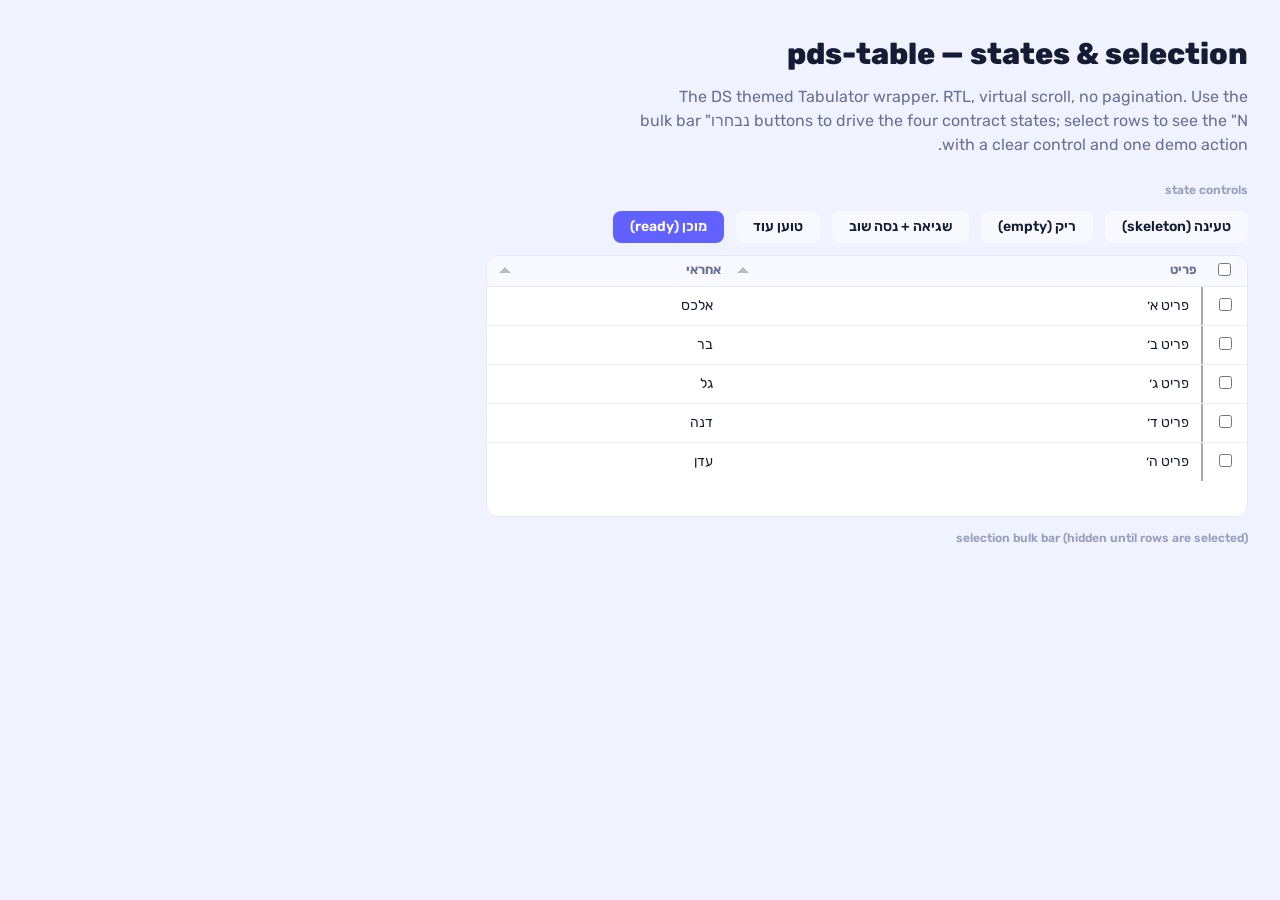
==== docs/table.html @ 26aa81ff "feat(quick-260719-fp4): add state/overlay/bulk-bar CSS + docs/table.html demo (issue #7 / PLT-080) -" ====
<!doctype html>
<html lang="he" dir="rtl">
<head>
  <meta charset="utf-8">
  <meta name="viewport" content="width=device-width, initial-scale=1">
  <title>Pealton Design System — pds-table (states + selection) · PLT-080</title>
  <link rel="stylesheet" href="../pealton_design_system/static/fonts.css">
  <link rel="stylesheet" href="../pealton_design_system/static/tokens.css">
  <link rel="stylesheet" href="../pealton_design_system/static/components.css">
  <!-- Tabulator base FIRST, then the DS theme so token overrides win (docs-only vendored copy, v6.3.1) -->
  <link rel="stylesheet" href="vendor/tabulator/tabulator.min.css">
  <link rel="stylesheet" href="../pealton_design_system/static/tabulator.css">
  <style>
    body { font-family: var(--pds-font); background: var(--pds-bg); color: var(--pds-ink);
           margin: 0; padding: var(--pds-sp-6); line-height: var(--pds-lh); }
    h1 { font-size: var(--pds-fs-7); font-weight: var(--pds-fw-heavy); margin: 0 0 var(--pds-sp-2); }
    .lede { color: var(--pds-ink-soft); max-width: 62ch; margin: 0 0 var(--pds-sp-5); }
    .demo-row { display: flex; flex-wrap: wrap; gap: var(--pds-sp-3); align-items: center;
                margin: var(--pds-sp-3) 0; }
    .demo-label { width: 100%; font-size: var(--pds-fs-1); color: var(--pds-ink-faint);
                  font-weight: var(--pds-fw-medium); margin-top: var(--pds-sp-3); }
    #demo-table { max-width: 760px; min-height: 260px; margin-top: var(--pds-sp-3); }
    #demo-bulkbar { max-width: 760px; margin-top: var(--pds-sp-3); }
  </style>
</head>
<body>
  <!-- NOTE (honest verification): there is NO headless browser in-sandbox, so
       "zero console errors" cannot be asserted at runtime here. This page is
       verified DOM-structurally by tests/test_table_module.py (it asserts the
       page references the module, createPdsTable, the demoed states, and a
       bulk-bar mount). Open it in a real browser to see the live behaviour. -->

  <h1>pds-table — states &amp; selection</h1>
  <p class="lede">The DS themed Tabulator wrapper. RTL, virtual scroll, no
    pagination. Use the buttons to drive the four contract states; select rows to
    see the "N נבחרו" bulk bar with a clear control and one demo action.</p>

  <div class="demo-label">state controls</div>
  <div class="demo-row">
    <button class="pds-btn" id="btn-loading" type="button">טעינה (skeleton)</button>
    <button class="pds-btn" id="btn-empty" type="button">ריק (empty)</button>
    <button class="pds-btn" id="btn-error" type="button">שגיאה + נסה שוב</button>
    <button class="pds-btn" id="btn-more" type="button">טוען עוד</button>
    <button class="pds-btn pds-btn--primary" id="btn-ready" type="button">מוכן (ready)</button>
  </div>

  <div id="demo-table"></div>

  <div class="demo-label">selection bulk bar (hidden until rows are selected)</div>
  <div id="demo-bulkbar" hidden></div>

  <!-- Tabulator base JS (docs-only vendored copy, v6.3.1) -->
  <script src="vendor/tabulator/tabulator.min.js"></script>
  <!-- DS table wrapper -->
  <script src="../pealton_design_system/static/pds-table.js"></script>
  <script>
    (function () {
      // Generic, app-agnostic placeholder rows — NOT real HR data / endpoints.
      var rows = [
        { id: 1, title: "פריט א׳", owner: "אלכס" },
        { id: 2, title: "פריט ב׳", owner: "בר" },
        { id: 3, title: "פריט ג׳", owner: "גל" },
        { id: 4, title: "פריט ד׳", owner: "דנה" },
        { id: 5, title: "פריט ה׳", owner: "עדן" }
      ];

      var bulk = document.getElementById("demo-bulkbar");

      var ctl = createPdsTable("#demo-table", {
        idField: "id",
        data: rows,
        bulkBar: "#demo-bulkbar",
        emptyText: "אין פריטים להצגה בתצוגה זו",
        errorText: "טעינת הנתונים נכשלה",
        retryText: "נסה שוב",
        columns: [
          { title: "פריט", field: "title", widthGrow: 2 },
          { title: "אחראי", field: "owner", widthGrow: 1 }
        ],
        onSelectionChange: function (sel) {
          // The DS renders the "N נבחרו" count + we render OUR OWN action here:
          // a clear control and one demo consumer action button.
          var extra = bulk.querySelector(".demo-actions");
          if (!extra) {
            extra = document.createElement("span");
            extra.className = "demo-actions";
            extra.style.display = "inline-flex";
            extra.style.gap = "var(--pds-sp-2)";

            var clearBtn = document.createElement("button");
            clearBtn.type = "button";
            clearBtn.className = "pds-btn pds-btn--ghost pds-btn--sm";
            clearBtn.textContent = "נקה";
            clearBtn.addEventListener("click", function () { sel.clear(); });

            var actionBtn = document.createElement("button");
            actionBtn.type = "button";
            actionBtn.className = "pds-btn pds-btn--primary pds-btn--sm";
            actionBtn.textContent = "פעולה על הנבחרים";
            actionBtn.addEventListener("click", function () {
              // Demo only — consumer action would act on sel.selectedIds.
              window.alert("נבחרו: " + sel.selectedIds.join(", "));
            });

            extra.appendChild(clearBtn);
            extra.appendChild(actionBtn);
            bulk.appendChild(extra);
          }
        }
      });

      // Wire the state control buttons to the controller.
      document.getElementById("btn-loading").addEventListener("click", function () { ctl.showLoading(); });
      document.getElementById("btn-empty").addEventListener("click", function () { ctl.showEmpty(); });
      document.getElementById("btn-error").addEventListener("click", function () {
        ctl.showError(undefined, function () { ctl.showReady(); });
      });
      document.getElementById("btn-more").addEventListener("click", function () { ctl.showLoadingMore(); });
      document.getElementById("btn-ready").addEventListener("click", function () { ctl.showReady(); });
    })();
  </script>
</body>
</html>
---- pealton_design_system/static/fonts.css ----
/* ============================================================================
 * Pealton Design System — self-hosted Rubik (PLT-056, phase 2)
 *
 * WHY THIS EXISTS — kills a silent bug: both apps ship NO webfont on purpose,
 * so Hebrew fell back to Segoe UI on Windows / something else on Mac — a look
 * nobody chose. This ships Rubik (SIL OFL, free to embed) INSIDE the package,
 * so the brand + all UI text render in Rubik, offline-safe, no CDN request.
 *
 * Rubik is the closest Hebrew analogue to Monday's Figtree (Figtree rejected —
 * weak Hebrew coverage). Self-hosting != CDN: the .woff2 bytes travel in this
 * package; the @font-face url() below is relative, so it resolves against the
 * app's DS static mount (both apps load this via <link>).
 *
 * VARIABLE FONT: one file per subset covers the whole weight axis 300..900.
 * (Rubik's real axis is 300-900 — NOT the 100-900 the task text guessed; 100
 * is out of range and Google 400s it. The token weights used — 400/600/700/800
 * — all sit inside 300-900, so nothing is lost.)
 *
 * The `--pds-font` token (tokens.css) already lists "Rubik" first with the
 * Hebrew system stack (Assistant/Heebo/Segoe UI/system-ui) kept only as the
 * fallback for the brief moment before the webfont loads (font-display: swap).
 *
 * Font: Rubik © 2015 The Rubik Project Authors — SIL OFL 1.1. See fonts/OFL.txt.
 * ========================================================================== */

/* ---- Hebrew subset (U+0590–05FF + Hebrew presentation forms) --------------- */
@font-face {
  font-family: "Rubik";
  font-style: normal;
  font-weight: 300 900;                       /* variable axis */
  font-display: swap;
  src: url("fonts/rubik-hebrew.woff2") format("woff2");
  unicode-range: U+0307-0308, U+0590-05FF, U+200C-2010, U+20AA, U+25CC,
                 U+FB1D-FB4F;
}

/* ---- Latin subset (ASCII, punctuation, currency, arrows, digits) ----------- */
@font-face {
  font-family: "Rubik";
  font-style: normal;
  font-weight: 300 900;                       /* variable axis */
  font-display: swap;
  src: url("fonts/rubik-latin.woff2") format("woff2");
  unicode-range: U+0000-00FF, U+0131, U+0152-0153, U+02BB-02BC, U+02C6, U+02DA,
                 U+02DC, U+0304, U+0308, U+0329, U+2000-206F, U+20AC, U+2122,
                 U+2191, U+2193, U+2212, U+2215, U+FEFF, U+FFFD;
}
---- pealton_design_system/static/tokens.css ----
/* ============================================================================
 * Pealton Design System — canonical token layer (PLT-055, phase 1)
 * Monday.com-inspired. Light scale only, by decision (Amnon 2026-07-16):
 * the DS does NOT follow OS dark mode. Reproduces the Monday *look* on the
 * apps' existing FastAPI + Jinja + vanilla-JS stack — no React, no Vibe.
 *
 * This is the ONE source of design tokens for BOTH Pealton apps. It replaces
 * the HR app's 8 forked :root blocks and the real-estate app's ad-hoc values.
 * Every component (later phases) styles THROUGH these tokens — never raw hex.
 * ========================================================================== */

:root {
  color-scheme: light;                     /* pin form controls to light too */

  /* ---- Brand ------------------------------------------------------------- */
  --pds-primary:        #6161FF;           /* Monday purple — the one accent  */
  --pds-primary-ink:    #4B4BD6;           /* hover / pressed                 */
  --pds-primary-wash:   #F0F0FF;           /* tint: active nav, hover rows    */

  /* ---- Ink (text) — neutrals biased toward the purple, not flat grey ----- */
  --pds-ink:            #181B34;           /* primary text                    */
  --pds-ink-soft:       #6B6F92;           /* secondary text                  */
  --pds-ink-faint:      #9A9DBB;           /* captions, placeholders          */

  /* ---- Surfaces + lines -------------------------------------------------- */
  --pds-bg:             #F0F3FF;           /* app ground — Monday Light scale */
  --pds-panel:          #FFFFFF;           /* cards, drawers, tables          */
  --pds-panel-2:        #F7F9FF;           /* subtle raised / striped surface */
  --pds-line:           #E7E8F2;           /* borders                         */
  --pds-line-soft:      #F0F1F8;           /* hairlines, row separators       */

  /* ---- Status pills — the signature Monday element.
   *      Mapped to the HR candidate stages; the -wash variants back subtle
   *      chips. Real-estate confidence bands reuse the same five hues.       */
  --pds-stage-new:            #579BFC;  --pds-stage-new-wash:       #E8F1FF;  /* חדש            */
  --pds-stage-contacted:      #A25DDC;  --pds-stage-contacted-wash: #F4ECFB;  /* פניתי          */
  --pds-stage-invited:        #FDAB3D;  --pds-stage-invited-wash:   #FFF3E2;  /* זומן לראיון    */
  --pds-stage-rejected:       #E2445C;  --pds-stage-rejected-wash:  #FDE8EC;  /* לא רלוונטי     */
  --pds-stage-hired:          #00C875;  --pds-stage-hired-wash:     #E2F7EE;  /* התקבל          */

  /* ---- Semantic (separate from the accent) ------------------------------- */
  --pds-success:        #00CA72;
  --pds-warn:           #FFCC00;
  --pds-danger:         #FB275D;
  --pds-danger-wash:    #FDE8EC;

  /* ---- Spacing scale (4px base) — use these, never freehand px ----------- */
  --pds-sp-1: 4px;
  --pds-sp-2: 8px;
  --pds-sp-3: 12px;
  --pds-sp-4: 16px;
  --pds-sp-5: 24px;
  --pds-sp-6: 32px;
  --pds-sp-7: 48px;

  /* ---- Radius scale ------------------------------------------------------ */
  --pds-r-sm:   6px;                        /* status pills, small controls   */
  --pds-r:      8px;                        /* buttons, inputs — the default  */
  --pds-r-lg:   12px;                       /* cards, panels, drawers         */
  --pds-r-pill: 999px;                      /* chips, avatars, count badges   */

  /* ---- Typography — Rubik (self-hosted in phase 2, PLT-056).
   *      Hebrew-first fallback stack until then; RTL-safe.                   */
  --pds-font: "Rubik", "Assistant", "Heebo", "Segoe UI", system-ui,
              -apple-system, Arial, sans-serif;
  --pds-fs-1: 12px;   /* captions, count badges          */
  --pds-fs-2: 13px;   /* secondary text, chips           */
  --pds-fs-3: 14px;   /* body / table cells (base)       */
  --pds-fs-4: 16px;   /* section titles                  */
  --pds-fs-5: 18px;   /* drawer name, card headers       */
  --pds-fs-6: 22px;   /* page subhead                    */
  --pds-fs-7: 30px;   /* page title                      */
  --pds-fw-normal:   400;
  --pds-fw-medium:   600;
  --pds-fw-bold:     700;
  --pds-fw-heavy:    800;
  --pds-lh:          1.5;

  /* ---- Elevation --------------------------------------------------------- */
  --pds-shadow:    0 4px 14px rgba(24, 27, 52, 0.07);
  --pds-shadow-lg: 0 10px 34px rgba(24, 27, 52, 0.13);
  --pds-ring:      0 0 0 3px var(--pds-primary-wash);   /* focus ring         */

  /* ---- Z-index scale — one ladder, no scattered magic numbers ------------ */
  --pds-z-base:      1;
  --pds-z-sticky:    20;    /* sticky table headers / topbar    */
  --pds-z-dropdown:  40;    /* menus, column pickers            */
  --pds-z-drawer:    50;    /* candidate / detail drawer        */
  --pds-z-modal:     60;    /* modals + their backdrop          */

  /* ---- Motion ------------------------------------------------------------ */
  --pds-transition: 0.12s ease;
}

@media (prefers-reduced-motion: reduce) {
  :root { --pds-transition: 0s; }
}
---- pealton_design_system/static/components.css ----
/* ============================================================================
 * Pealton Design System — core components (PLT-057, phase 3)
 *   button · chip · status-pill · card
 *
 * RULES honoured here:
 *  - EVERY colour comes from a --pds-* token (tokens.css). No raw hex and no raw
 *    colour-function literals. Only the CSS keywords `white`, `transparent`,
 *    `currentColor` appear as literals. (Postcondition: the file contains zero
 *    hex colour codes.)
 *  - Classes are `pds-` prefixed so they never collide with the apps' existing
 *    .btn / .chip / .card during rollout.
 *  - RTL-safe: logical properties + flex `gap`, never physical left/right.
 *
 * Design choices (prototype-aligned; flagged in the PR body):
 *  - Focus ring = solid 2px --pds-primary outline (the --pds-ring token, a 3px
 *    primary-wash halo, is too faint for a WCAG 3:1 focus indicator).
 *  - Status pills: DEFAULT is solid saturated hue + dark --pds-ink text (the
 *    prototype look, made legible — white-on-hue fails AA on the lighter stages).
 *    A --soft (pale tint) variant is available for dense contexts.
 *  - .pds-btn--danger is an OUTLINE button (red text + border on white, fills on
 *    hover) to match the prototype. Its text is still 3.78:1 on white — a
 *    token-level miss; a darker --pds-danger / a --pds-danger-ink fixes it.
 *  - Card radius = --pds-r-lg (12px) per the merged tokens; the direction doc's
 *    "8px" is superseded by the token.
 * ========================================================================== */

/* ========================================================================== *
 *  BUTTON
 * ========================================================================== */
.pds-btn {
  display: inline-flex;
  align-items: center;
  justify-content: center;
  gap: var(--pds-sp-2);
  font-family: var(--pds-font);
  font-size: var(--pds-fs-3);
  font-weight: var(--pds-fw-medium);
  line-height: 1;
  padding-block: var(--pds-sp-2);
  padding-inline: var(--pds-sp-4);
  border: 1px solid transparent;
  border-radius: var(--pds-r);
  background: var(--pds-panel-2);
  color: var(--pds-ink);
  cursor: pointer;
  user-select: none;
  text-decoration: none;                 /* also style <a class="pds-btn">     */
  transition: background var(--pds-transition), box-shadow var(--pds-transition),
              filter var(--pds-transition), transform var(--pds-transition);
}
.pds-btn:focus-visible {
  outline: 2px solid var(--pds-primary);
  outline-offset: 2px;
}
.pds-btn:disabled,
.pds-btn[aria-disabled="true"] {
  opacity: 0.5;
  cursor: not-allowed;
}
/* neutral hover for the base button. Declared BEFORE the variants so each
 * variant's own :hover (equal specificity) wins by source order — and every
 * variant re-declares its background so this neutral tint never leaks in. */
.pds-btn:hover:not(:disabled):not([aria-disabled="true"]) {
  background: var(--pds-line-soft);
}

/* -- variants -- */
.pds-btn--primary { background: var(--pds-primary); color: white; }
.pds-btn--primary:hover:not(:disabled):not([aria-disabled="true"]) {
  background: var(--pds-primary-ink);
}

.pds-btn--ghost {
  background: transparent;
  color: var(--pds-ink);
  border-color: var(--pds-line);
}
.pds-btn--ghost:hover:not(:disabled):not([aria-disabled="true"]) {
  background: var(--pds-primary-wash);
  border-color: var(--pds-primary);
  color: var(--pds-primary-ink);
}

/* Outline danger (prototype-aligned): red text + border on white, fills on hover.
 * NOTE: --pds-danger text on white is 3.78:1 (contrast is symmetric, so this is
 * NOT more AA-compliant than solid white-on-red — the miss lives in the token).
 * The border is a non-text element and clears the 3:1 bar. A darker --pds-danger
 * (or a --pds-danger-ink) in a tokens revision is what fully fixes the text. */
.pds-btn--danger {
  background: transparent;
  color: var(--pds-danger);
  border-color: var(--pds-danger);
  font-weight: var(--pds-fw-bold);
}
.pds-btn--danger:hover:not(:disabled):not([aria-disabled="true"]) {
  background: var(--pds-danger);         /* fill on hover */
  color: white;
}

/* pressed — applies to every variant, never when disabled */
.pds-btn:active:not(:disabled):not([aria-disabled="true"]) {
  transform: translateY(1px);
  filter: brightness(0.95);
}

/* -- sizes (padding on the 4px scale) -- */
.pds-btn--sm { font-size: var(--pds-fs-2); padding-block: var(--pds-sp-1); padding-inline: var(--pds-sp-3); }
.pds-btn--lg { font-size: var(--pds-fs-4); padding-block: var(--pds-sp-3); padding-inline: var(--pds-sp-5); }

/* ========================================================================== *
 *  CHIP — neutral rounded tag (filters, counts, meta). Not a status pill.
 * ========================================================================== */
.pds-chip {
  display: inline-flex;
  align-items: center;
  gap: var(--pds-sp-1);
  font-family: var(--pds-font);
  font-size: var(--pds-fs-2);
  font-weight: var(--pds-fw-medium);
  line-height: 1;
  padding-block: var(--pds-sp-1);
  padding-inline: var(--pds-sp-3);
  background: var(--pds-panel-2);
  color: var(--pds-ink-soft);
  border: 1px solid var(--pds-line);
  border-radius: var(--pds-r-pill);
}
.pds-chip--primary {
  background: var(--pds-primary-wash);
  color: var(--pds-primary-ink);
  border-color: var(--pds-primary-wash);
}

/* ========================================================================== *
 *  STATUS PILL — the signature Monday element (prototype-aligned, Amnon 2026-07-18).
 *  DEFAULT = SOLID saturated hue + DARK ink text (dark text keeps every stage
 *  legible where white does not — new/invited/hired clear AA 4.5:1; purple
 *  `contacted` + red `rejected` land ~4.1:1, still far better than white; only a
 *  darker stage token would push those two over 4.5). Each stage modifier sets
 *  two local vars (--_c hue, --_w wash) so the hue lives in exactly one place.
 * ========================================================================== */
.pds-pill {
  display: inline-flex;
  align-items: center;
  gap: var(--pds-sp-2);
  font-family: var(--pds-font);
  font-size: var(--pds-fs-2);
  font-weight: var(--pds-fw-bold);
  line-height: 1;
  padding-block: var(--pds-sp-1);
  padding-inline: var(--pds-sp-3);
  border-radius: var(--pds-r-sm);
  background: var(--_c, var(--pds-ink-faint));  /* saturated hue (solid default) */
  color: var(--pds-ink);
}
.pds-pill__dot {
  inline-size: var(--pds-sp-2);
  block-size: var(--pds-sp-2);
  border-radius: var(--pds-r-pill);
  background: var(--pds-ink);          /* dark dot: visible on the hue, matches the text */
  flex: 0 0 auto;
}
/* soft = pale tint + hue dot, for dense or secondary contexts */
.pds-pill--soft {
  background: var(--_w, var(--pds-panel-2));
  color: var(--pds-ink);
}
.pds-pill--soft .pds-pill__dot { background: var(--_c, var(--pds-ink-faint)); }

/* stage hues — map 1:1 to the token names. RE confidence bands REUSE these
 * (high→hired, medium→invited, low→rejected, verified→new, conflict→contacted). */
.pds-pill--new       { --_c: var(--pds-stage-new);       --_w: var(--pds-stage-new-wash); }
.pds-pill--contacted { --_c: var(--pds-stage-contacted); --_w: var(--pds-stage-contacted-wash); }
.pds-pill--invited   { --_c: var(--pds-stage-invited);   --_w: var(--pds-stage-invited-wash); }
.pds-pill--rejected  { --_c: var(--pds-stage-rejected);  --_w: var(--pds-stage-rejected-wash); }
.pds-pill--hired     { --_c: var(--pds-stage-hired);     --_w: var(--pds-stage-hired-wash); }

/* ========================================================================== *
 *  CARD / PANEL — flat white surface, one radius, one shadow.
 * ========================================================================== */
.pds-card {
  background: var(--pds-panel);
  border: 1px solid var(--pds-line);
  border-radius: var(--pds-r-lg);
  box-shadow: var(--pds-shadow);
  padding: var(--pds-sp-4);
}
.pds-card--flush { padding: 0; }         /* for cards wrapping a table/media    */

/* optional subtle hover-lift — also lifts when a child control is focused */
.pds-card--hover {
  transition: box-shadow var(--pds-transition), transform var(--pds-transition);
}
.pds-card--hover:hover,
.pds-card--hover:focus-within {
  box-shadow: var(--pds-shadow-lg);
  transform: translateY(-1px);
}
---- docs/vendor/tabulator/tabulator.min.css ----
.tabulator{background-color:#888;border:1px solid #999;font-size:14px;overflow:hidden;position:relative;text-align:left;-webkit-transform:translateZ(0);-moz-transform:translateZ(0);-ms-transform:translateZ(0);-o-transform:translateZ(0);transform:translateZ(0)}.tabulator[tabulator-layout=fitDataFill] .tabulator-tableholder .tabulator-table{min-width:100%}.tabulator[tabulator-layout=fitDataTable]{display:inline-block}.tabulator.tabulator-block-select,.tabulator.tabulator-ranges .tabulator-cell:not(.tabulator-editing){user-select:none}.tabulator .tabulator-header{background-color:#e6e6e6;border-bottom:1px solid #999;box-sizing:border-box;color:#555;font-weight:700;outline:none;overflow:hidden;position:relative;-moz-user-select:none;-khtml-user-select:none;-webkit-user-select:none;-o-user-select:none;white-space:nowrap;width:100%}.tabulator .tabulator-header.tabulator-header-hidden{display:none}.tabulator .tabulator-header .tabulator-header-contents{overflow:hidden;position:relative}.tabulator .tabulator-header .tabulator-header-contents .tabulator-headers{display:inline-block}.tabulator .tabulator-header .tabulator-col{background:#e6e6e6;border-right:1px solid #aaa;box-sizing:border-box;display:inline-flex;flex-direction:column;justify-content:flex-start;overflow:hidden;position:relative;text-align:left;vertical-align:bottom}.tabulator .tabulator-header .tabulator-col.tabulator-moving{background:#cdcdcd;border:1px solid #999;pointer-events:none;position:absolute}.tabulator .tabulator-header .tabulator-col.tabulator-range-highlight{background-color:#d6d6d6;color:#000}.tabulator .tabulator-header .tabulator-col.tabulator-range-selected{background-color:#3876ca;color:#fff}.tabulator .tabulator-header .tabulator-col .tabulator-col-content{box-sizing:border-box;padding:4px;position:relative}.tabulator .tabulator-header .tabulator-col .tabulator-col-content .tabulator-header-popup-button{padding:0 8px}.tabulator .tabulator-header .tabulator-col .tabulator-col-content .tabulator-header-popup-button:hover{cursor:pointer;opacity:.6}.tabulator .tabulator-header .tabulator-col .tabulator-col-content .tabulator-col-title-holder{position:relative}.tabulator .tabulator-header .tabulator-col .tabulator-col-content .tabulator-col-title{box-sizing:border-box;overflow:hidden;text-overflow:ellipsis;vertical-align:bottom;white-space:nowrap;width:100%}.tabulator .tabulator-header .tabulator-col .tabulator-col-content .tabulator-col-title.tabulator-col-title-wrap{text-overflow:clip;white-space:normal}.tabulator .tabulator-header .tabulator-col .tabulator-col-content .tabulator-col-title .tabulator-title-editor{background:#fff;border:1px solid #999;box-sizing:border-box;padding:1px;width:100%}.tabulator .tabulator-header .tabulator-col .tabulator-col-content .tabulator-col-title .tabulator-header-popup-button+.tabulator-title-editor{width:calc(100% - 22px)}.tabulator .tabulator-header .tabulator-col .tabulator-col-content .tabulator-col-sorter{align-items:center;bottom:0;display:flex;position:absolute;right:4px;top:0}.tabulator .tabulator-header .tabulator-col .tabulator-col-content .tabulator-col-sorter .tabulator-arrow{border-bottom:6px solid #bbb;border-left:6px solid transparent;border-right:6px solid transparent;height:0;width:0}.tabulator .tabulator-header .tabulator-col.tabulator-col-group .tabulator-col-group-cols{border-top:1px solid #aaa;display:flex;margin-right:-1px;overflow:hidden;position:relative}.tabulator .tabulator-header .tabulator-col .tabulator-header-filter{box-sizing:border-box;margin-top:2px;position:relative;text-align:center;width:100%}.tabulator .tabulator-header .tabulator-col .tabulator-header-filter textarea{height:auto!important}.tabulator .tabulator-header .tabulator-col .tabulator-header-filter svg{margin-top:3px}.tabulator .tabulator-header .tabulator-col .tabulator-header-filter input::-ms-clear{height:0;width:0}.tabulator .tabulator-header .tabulator-col.tabulator-sortable .tabulator-col-title{padding-right:25px}@media (hover:hover) and (pointer:fine){.tabulator .tabulator-header .tabulator-col.tabulator-sortable.tabulator-col-sorter-element:hover{background-color:#cdcdcd;cursor:pointer}}.tabulator .tabulator-header .tabulator-col.tabulator-sortable[aria-sort=none] .tabulator-col-content .tabulator-col-sorter{color:#bbb}@media (hover:hover) and (pointer:fine){.tabulator .tabulator-header .tabulator-col.tabulator-sortable[aria-sort=none] .tabulator-col-content .tabulator-col-sorter.tabulator-col-sorter-element .tabulator-arrow:hover{border-bottom:6px solid #555;cursor:pointer}}.tabulator .tabulator-header .tabulator-col.tabulator-sortable[aria-sort=none] .tabulator-col-content .tabulator-col-sorter .tabulator-arrow{border-bottom:6px solid #bbb;border-top:none}.tabulator .tabulator-header .tabulator-col.tabulator-sortable[aria-sort=ascending] .tabulator-col-content .tabulator-col-sorter{color:#666}@media (hover:hover) and (pointer:fine){.tabulator .tabulator-header .tabulator-col.tabulator-sortable[aria-sort=ascending] .tabulator-col-content .tabulator-col-sorter.tabulator-col-sorter-element .tabulator-arrow:hover{border-bottom:6px solid #555;cursor:pointer}}.tabulator .tabulator-header .tabulator-col.tabulator-sortable[aria-sort=ascending] .tabulator-col-content .tabulator-col-sorter .tabulator-arrow{border-bottom:6px solid #666;border-top:none}.tabulator .tabulator-header .tabulator-col.tabulator-sortable[aria-sort=descending] .tabulator-col-content .tabulator-col-sorter{color:#666}@media (hover:hover) and (pointer:fine){.tabulator .tabulator-header .tabulator-col.tabulator-sortable[aria-sort=descending] .tabulator-col-content .tabulator-col-sorter.tabulator-col-sorter-element .tabulator-arrow:hover{border-top:6px solid #555;cursor:pointer}}.tabulator .tabulator-header .tabulator-col.tabulator-sortable[aria-sort=descending] .tabulator-col-content .tabulator-col-sorter .tabulator-arrow{border-bottom:none;border-top:6px solid #666;color:#666}.tabulator .tabulator-header .tabulator-col.tabulator-col-vertical .tabulator-col-content .tabulator-col-title{align-items:center;display:flex;justify-content:center;text-orientation:mixed;writing-mode:vertical-rl}.tabulator .tabulator-header .tabulator-col.tabulator-col-vertical.tabulator-col-vertical-flip .tabulator-col-title{transform:rotate(180deg)}.tabulator .tabulator-header .tabulator-col.tabulator-col-vertical.tabulator-sortable .tabulator-col-title{padding-right:0;padding-top:20px}.tabulator .tabulator-header .tabulator-col.tabulator-col-vertical.tabulator-sortable.tabulator-col-vertical-flip .tabulator-col-title{padding-bottom:20px;padding-right:0}.tabulator .tabulator-header .tabulator-col.tabulator-col-vertical.tabulator-sortable .tabulator-col-sorter{bottom:auto;justify-content:center;left:0;right:0;top:4px}.tabulator .tabulator-header .tabulator-frozen{left:0;position:sticky;z-index:11}.tabulator .tabulator-header .tabulator-frozen.tabulator-frozen-left{border-right:2px solid #aaa}.tabulator .tabulator-header .tabulator-frozen.tabulator-frozen-right{border-left:2px solid #aaa}.tabulator .tabulator-header .tabulator-calcs-holder{background:#f3f3f3!important;border-bottom:1px solid #aaa;border-top:1px solid #aaa;box-sizing:border-box;display:inline-block}.tabulator .tabulator-header .tabulator-calcs-holder .tabulator-row{background:#f3f3f3!important}.tabulator .tabulator-header .tabulator-calcs-holder .tabulator-row .tabulator-col-resize-handle{display:none}.tabulator .tabulator-header .tabulator-frozen-rows-holder{display:inline-block}.tabulator .tabulator-header .tabulator-frozen-rows-holder:empty{display:none}.tabulator .tabulator-tableholder{-webkit-overflow-scrolling:touch;overflow:auto;position:relative;white-space:nowrap;width:100%}.tabulator .tabulator-tableholder:focus{outline:none}.tabulator .tabulator-tableholder .tabulator-placeholder{align-items:center;box-sizing:border-box;display:flex;justify-content:center;min-width:100%;width:100%}.tabulator .tabulator-tableholder .tabulator-placeholder[tabulator-render-mode=virtual]{min-height:100%}.tabulator .tabulator-tableholder .tabulator-placeholder .tabulator-placeholder-contents{color:#ccc;display:inline-block;font-size:20px;font-weight:700;padding:10px;text-align:center;white-space:normal}.tabulator .tabulator-tableholder .tabulator-table{background-color:#fff;color:#333;display:inline-block;overflow:visible;position:relative;white-space:nowrap}.tabulator .tabulator-tableholder .tabulator-table .tabulator-row.tabulator-calcs{background:#e2e2e2!important;font-weight:700}.tabulator .tabulator-tableholder .tabulator-table .tabulator-row.tabulator-calcs.tabulator-calcs-top{border-bottom:2px solid #aaa}.tabulator .tabulator-tableholder .tabulator-table .tabulator-row.tabulator-calcs.tabulator-calcs-bottom{border-top:2px solid #aaa}.tabulator .tabulator-tableholder .tabulator-range-overlay{inset:0;pointer-events:none;position:absolute;z-index:10}.tabulator .tabulator-tableholder .tabulator-range-overlay .tabulator-range{border:1px solid #2975dd;box-sizing:border-box;position:absolute}.tabulator .tabulator-tableholder .tabulator-range-overlay .tabulator-range.tabulator-range-active:after{background-color:#2975dd;border-radius:999px;bottom:-3px;content:"";height:6px;position:absolute;right:-3px;width:6px}.tabulator .tabulator-tableholder .tabulator-range-overlay .tabulator-range-cell-active{border:2px solid #2975dd;box-sizing:border-box;position:absolute}.tabulator .tabulator-footer{background-color:#e6e6e6;border-top:1px solid #999;color:#555;font-weight:700;user-select:none;-moz-user-select:none;-khtml-user-select:none;-webkit-user-select:none;-o-user-select:none;white-space:nowrap}.tabulator .tabulator-footer .tabulator-footer-contents{align-items:center;display:flex;flex-direction:row;justify-content:space-between;padding:5px 10px}.tabulator .tabulator-footer .tabulator-footer-contents:empty{display:none}.tabulator .tabulator-footer .tabulator-spreadsheet-tabs{margin-top:-5px;overflow-x:auto}.tabulator .tabulator-footer .tabulator-spreadsheet-tabs .tabulator-spreadsheet-tab{border:1px solid #999;border-bottom-left-radius:5px;border-bottom-right-radius:5px;border-top:none;display:inline-block;font-size:.9em;padding:5px}.tabulator .tabulator-footer .tabulator-spreadsheet-tabs .tabulator-spreadsheet-tab:hover{cursor:pointer;opacity:.7}.tabulator .tabulator-footer .tabulator-spreadsheet-tabs .tabulator-spreadsheet-tab.tabulator-spreadsheet-tab-active{background:#fff}.tabulator .tabulator-footer .tabulator-calcs-holder{background:#f3f3f3!important;border-bottom:1px solid #aaa;border-top:1px solid #aaa;box-sizing:border-box;overflow:hidden;text-align:left;width:100%}.tabulator .tabulator-footer .tabulator-calcs-holder .tabulator-row{background:#f3f3f3!important;display:inline-block}.tabulator .tabulator-footer .tabulator-calcs-holder .tabulator-row .tabulator-col-resize-handle{display:none}.tabulator .tabulator-footer .tabulator-calcs-holder:only-child{border-bottom:none;margin-bottom:-5px}.tabulator .tabulator-footer>*+.tabulator-page-counter{margin-left:10px}.tabulator .tabulator-footer .tabulator-page-counter{font-weight:400}.tabulator .tabulator-footer .tabulator-paginator{color:#555;flex:1;font-family:inherit;font-size:inherit;font-weight:inherit;text-align:right}.tabulator .tabulator-footer .tabulator-page-size{border:1px solid #aaa;border-radius:3px;display:inline-block;margin:0 5px;padding:2px 5px}.tabulator .tabulator-footer .tabulator-pages{margin:0 7px}.tabulator .tabulator-footer .tabulator-page{background:hsla(0,0%,100%,.2);border:1px solid #aaa;border-radius:3px;display:inline-block;margin:0 2px;padding:2px 5px}.tabulator .tabulator-footer .tabulator-page.active{color:#d00}.tabulator .tabulator-footer .tabulator-page:disabled{opacity:.5}@media (hover:hover) and (pointer:fine){.tabulator .tabulator-footer .tabulator-page:not(disabled):hover{background:rgba(0,0,0,.2);color:#fff;cursor:pointer}}.tabulator .tabulator-col-resize-handle{display:inline-block;margin-left:-3px;margin-right:-3px;position:relative;vertical-align:middle;width:6px;z-index:11}@media (hover:hover) and (pointer:fine){.tabulator .tabulator-col-resize-handle:hover{cursor:ew-resize}}.tabulator .tabulator-col-resize-handle:last-of-type{margin-right:0;width:3px}.tabulator .tabulator-col-resize-guide{background-color:#999;height:100%;margin-left:-.5px;opacity:.5;position:absolute;top:0;width:4px}.tabulator .tabulator-row-resize-guide{background-color:#999;height:4px;left:0;margin-top:-.5px;opacity:.5;position:absolute;width:100%}.tabulator .tabulator-alert{align-items:center;background:rgba(0,0,0,.4);display:flex;height:100%;left:0;position:absolute;text-align:center;top:0;width:100%;z-index:100}.tabulator .tabulator-alert .tabulator-alert-msg{background:#fff;border-radius:10px;display:inline-block;font-size:16px;font-weight:700;margin:0 auto;padding:10px 20px}.tabulator .tabulator-alert .tabulator-alert-msg.tabulator-alert-state-msg{border:4px solid #333;color:#000}.tabulator .tabulator-alert .tabulator-alert-msg.tabulator-alert-state-error{border:4px solid #d00;color:#590000}.tabulator-row{background-color:#fff;box-sizing:border-box;min-height:22px;position:relative}.tabulator-row.tabulator-row-even{background-color:#efefef}@media (hover:hover) and (pointer:fine){.tabulator-row.tabulator-selectable:hover{background-color:#bbb;cursor:pointer}}.tabulator-row.tabulator-selected{background-color:#9abcea}@media (hover:hover) and (pointer:fine){.tabulator-row.tabulator-selected:hover{background-color:#769bcc;cursor:pointer}}.tabulator-row.tabulator-row-moving{background:#fff;border:1px solid #000}.tabulator-row.tabulator-moving{border-bottom:1px solid #aaa;border-top:1px solid #aaa;pointer-events:none;position:absolute;z-index:15}.tabulator-row.tabulator-range-highlight .tabulator-cell.tabulator-range-row-header{background-color:#d6d6d6;color:#000}.tabulator-row.tabulator-range-highlight.tabulator-range-selected .tabulator-cell.tabulator-range-row-header,.tabulator-row.tabulator-range-selected .tabulator-cell.tabulator-range-row-header{background-color:#3876ca;color:#fff}.tabulator-row .tabulator-row-resize-handle{bottom:0;height:5px;left:0;position:absolute;right:0}.tabulator-row .tabulator-row-resize-handle.prev{bottom:auto;top:0}@media (hover:hover) and (pointer:fine){.tabulator-row .tabulator-row-resize-handle:hover{cursor:ns-resize}}.tabulator-row .tabulator-responsive-collapse{border-bottom:1px solid #aaa;border-top:1px solid #aaa;box-sizing:border-box;padding:5px}.tabulator-row .tabulator-responsive-collapse:empty{display:none}.tabulator-row .tabulator-responsive-collapse table{font-size:14px}.tabulator-row .tabulator-responsive-collapse table tr td{position:relative}.tabulator-row .tabulator-responsive-collapse table tr td:first-of-type{padding-right:10px}.tabulator-row .tabulator-cell{border-right:1px solid #aaa;box-sizing:border-box;display:inline-block;outline:none;overflow:hidden;padding:4px;position:relative;text-overflow:ellipsis;vertical-align:middle;white-space:nowrap}.tabulator-row .tabulator-cell.tabulator-row-header{background:#e6e6e6;border-bottom:1px solid #aaa;border-right:1px solid #999}.tabulator-row .tabulator-cell.tabulator-frozen{background-color:inherit;display:inline-block;left:0;position:sticky;z-index:11}.tabulator-row .tabulator-cell.tabulator-frozen.tabulator-frozen-left{border-right:2px solid #aaa}.tabulator-row .tabulator-cell.tabulator-frozen.tabulator-frozen-right{border-left:2px solid #aaa}.tabulator-row .tabulator-cell.tabulator-editing{border:1px solid #1d68cd;outline:none;padding:0}.tabulator-row .tabulator-cell.tabulator-editing input,.tabulator-row .tabulator-cell.tabulator-editing select{background:transparent;border:1px;outline:none}.tabulator-row .tabulator-cell.tabulator-validation-fail{border:1px solid #d00}.tabulator-row .tabulator-cell.tabulator-validation-fail input,.tabulator-row .tabulator-cell.tabulator-validation-fail select{background:transparent;border:1px;color:#d00}.tabulator-row .tabulator-cell.tabulator-row-handle{align-items:center;display:inline-flex;justify-content:center;-moz-user-select:none;-khtml-user-select:none;-webkit-user-select:none;-o-user-select:none}.tabulator-row .tabulator-cell.tabulator-row-handle .tabulator-row-handle-box{width:80%}.tabulator-row .tabulator-cell.tabulator-row-handle .tabulator-row-handle-box .tabulator-row-handle-bar{background:#666;height:3px;margin-top:2px;width:100%}.tabulator-row .tabulator-cell.tabulator-range-selected:not(.tabulator-range-only-cell-selected):not(.tabulator-range-row-header){background-color:#9abcea}.tabulator-row .tabulator-cell .tabulator-data-tree-branch-empty{display:inline-block;width:7px}.tabulator-row .tabulator-cell .tabulator-data-tree-branch{border-bottom:2px solid #aaa;border-bottom-left-radius:1px;border-left:2px solid #aaa;display:inline-block;height:9px;margin-right:5px;margin-top:-9px;vertical-align:middle;width:7px}.tabulator-row .tabulator-cell .tabulator-data-tree-control{align-items:center;background:rgba(0,0,0,.1);border:1px solid #333;border-radius:2px;display:inline-flex;height:11px;justify-content:center;margin-right:5px;overflow:hidden;vertical-align:middle;width:11px}@media (hover:hover) and (pointer:fine){.tabulator-row .tabulator-cell .tabulator-data-tree-control:hover{background:rgba(0,0,0,.2);cursor:pointer}}.tabulator-row .tabulator-cell .tabulator-data-tree-control .tabulator-data-tree-control-collapse{background:transparent;display:inline-block;height:7px;position:relative;width:1px}.tabulator-row .tabulator-cell .tabulator-data-tree-control .tabulator-data-tree-control-collapse:after{background:#333;content:"";height:1px;left:-3px;position:absolute;top:3px;width:7px}.tabulator-row .tabulator-cell .tabulator-data-tree-control .tabulator-data-tree-control-expand{background:#333;display:inline-block;height:7px;position:relative;width:1px}.tabulator-row .tabulator-cell .tabulator-data-tree-control .tabulator-data-tree-control-expand:after{background:#333;content:"";height:1px;left:-3px;position:absolute;top:3px;width:7px}.tabulator-row .tabulator-cell .tabulator-responsive-collapse-toggle{align-items:center;background:#666;border-radius:20px;color:#fff;display:inline-flex;font-size:1.1em;font-weight:700;height:15px;justify-content:center;-moz-user-select:none;-khtml-user-select:none;-webkit-user-select:none;-o-user-select:none;width:15px}@media (hover:hover) and (pointer:fine){.tabulator-row .tabulator-cell .tabulator-responsive-collapse-toggle:hover{cursor:pointer;opacity:.7}}.tabulator-row .tabulator-cell .tabulator-responsive-collapse-toggle.open .tabulator-responsive-collapse-toggle-close{display:initial}.tabulator-row .tabulator-cell .tabulator-responsive-collapse-toggle.open .tabulator-responsive-collapse-toggle-open{display:none}.tabulator-row .tabulator-cell .tabulator-responsive-collapse-toggle svg{stroke:#fff}.tabulator-row .tabulator-cell .tabulator-responsive-collapse-toggle .tabulator-responsive-collapse-toggle-close{display:none}.tabulator-row .tabulator-cell .tabulator-traffic-light{border-radius:14px;display:inline-block;height:14px;width:14px}.tabulator-row.tabulator-group{background:#ccc;border-bottom:1px solid #999;border-right:1px solid #aaa;border-top:1px solid #999;box-sizing:border-box;font-weight:700;min-width:100%;padding:5px 5px 5px 10px}@media (hover:hover) and (pointer:fine){.tabulator-row.tabulator-group:hover{background-color:rgba(0,0,0,.1);cursor:pointer}}.tabulator-row.tabulator-group.tabulator-group-visible .tabulator-arrow{border-bottom:0;border-left:6px solid transparent;border-right:6px solid transparent;border-top:6px solid #666;margin-right:10px}.tabulator-row.tabulator-group.tabulator-group-level-1{padding-left:30px}.tabulator-row.tabulator-group.tabulator-group-level-2{padding-left:50px}.tabulator-row.tabulator-group.tabulator-group-level-3{padding-left:70px}.tabulator-row.tabulator-group.tabulator-group-level-4{padding-left:90px}.tabulator-row.tabulator-group.tabulator-group-level-5{padding-left:110px}.tabulator-row.tabulator-group .tabulator-group-toggle{display:inline-block}.tabulator-row.tabulator-group .tabulator-arrow{border-bottom:6px solid transparent;border-left:6px solid #666;border-right:0;border-top:6px solid transparent;display:inline-block;height:0;margin-right:16px;vertical-align:middle;width:0}.tabulator-row.tabulator-group span{color:#d00;margin-left:10px}.tabulator-toggle{background:#dcdcdc;border:1px solid #ccc;box-sizing:border-box;display:flex;flex-direction:row}.tabulator-toggle.tabulator-toggle-on{background:#1c6cc2}.tabulator-toggle .tabulator-toggle-switch{background:#fff;border:1px solid #ccc;box-sizing:border-box}.tabulator-popup-container{-webkit-overflow-scrolling:touch;background:#fff;border:1px solid #aaa;box-shadow:0 0 5px 0 rgba(0,0,0,.2);box-sizing:border-box;display:inline-block;font-size:14px;overflow-y:auto;position:absolute;z-index:10000}.tabulator-popup{border-radius:3px;padding:5px}.tabulator-tooltip{border-radius:2px;box-shadow:none;font-size:12px;max-width:Min(500px,100%);padding:3px 5px;pointer-events:none}.tabulator-menu .tabulator-menu-item{box-sizing:border-box;padding:5px 10px;position:relative;user-select:none}.tabulator-menu .tabulator-menu-item.tabulator-menu-item-disabled{opacity:.5}@media (hover:hover) and (pointer:fine){.tabulator-menu .tabulator-menu-item:not(.tabulator-menu-item-disabled):hover{background:#efefef;cursor:pointer}}.tabulator-menu .tabulator-menu-item.tabulator-menu-item-submenu{padding-right:25px}.tabulator-menu .tabulator-menu-item.tabulator-menu-item-submenu:after{border-color:#aaa;border-style:solid;border-width:1px 1px 0 0;content:"";display:inline-block;height:7px;position:absolute;right:10px;top:calc(5px + .4em);transform:rotate(45deg);vertical-align:top;width:7px}.tabulator-menu .tabulator-menu-separator{border-top:1px solid #aaa}.tabulator-edit-list{-webkit-overflow-scrolling:touch;font-size:14px;max-height:200px;overflow-y:auto}.tabulator-edit-list .tabulator-edit-list-item{color:#333;outline:none;padding:4px}.tabulator-edit-list .tabulator-edit-list-item.active{background:#1d68cd;color:#fff}.tabulator-edit-list .tabulator-edit-list-item.active.focused{outline:1px solid hsla(0,0%,100%,.5)}.tabulator-edit-list .tabulator-edit-list-item.focused{outline:1px solid #1d68cd}@media (hover:hover) and (pointer:fine){.tabulator-edit-list .tabulator-edit-list-item:hover{background:#1d68cd;color:#fff;cursor:pointer}}.tabulator-edit-list .tabulator-edit-list-placeholder{color:#333;padding:4px;text-align:center}.tabulator-edit-list .tabulator-edit-list-group{border-bottom:1px solid #aaa;color:#333;font-weight:700;padding:6px 4px 4px}.tabulator-edit-list .tabulator-edit-list-group.tabulator-edit-list-group-level-2,.tabulator-edit-list .tabulator-edit-list-item.tabulator-edit-list-group-level-2{padding-left:12px}.tabulator-edit-list .tabulator-edit-list-group.tabulator-edit-list-group-level-3,.tabulator-edit-list .tabulator-edit-list-item.tabulator-edit-list-group-level-3{padding-left:20px}.tabulator-edit-list .tabulator-edit-list-group.tabulator-edit-list-group-level-4,.tabulator-edit-list .tabulator-edit-list-item.tabulator-edit-list-group-level-4{padding-left:28px}.tabulator-edit-list .tabulator-edit-list-group.tabulator-edit-list-group-level-5,.tabulator-edit-list .tabulator-edit-list-item.tabulator-edit-list-group-level-5{padding-left:36px}.tabulator.tabulator-ltr{direction:ltr}.tabulator.tabulator-rtl{direction:rtl;text-align:initial}.tabulator.tabulator-rtl .tabulator-header .tabulator-col{border-left:1px solid #aaa;border-right:initial;text-align:initial}.tabulator.tabulator-rtl .tabulator-header .tabulator-col.tabulator-col-group .tabulator-col-group-cols{margin-left:-1px;margin-right:0}.tabulator.tabulator-rtl .tabulator-header .tabulator-col.tabulator-sortable .tabulator-col-title{padding-left:25px;padding-right:0}.tabulator.tabulator-rtl .tabulator-header .tabulator-col .tabulator-col-content .tabulator-col-sorter{left:8px;right:auto}.tabulator.tabulator-rtl .tabulator-tableholder .tabulator-range-overlay .tabulator-range.tabulator-range-active:after{background-color:#2975dd;border-radius:999px;bottom:-3px;content:"";height:6px;left:-3px;position:absolute;right:auto;width:6px}.tabulator.tabulator-rtl .tabulator-row .tabulator-cell{border-left:1px solid #aaa;border-right:initial}.tabulator.tabulator-rtl .tabulator-row .tabulator-cell .tabulator-data-tree-branch{border-bottom-left-radius:0;border-bottom-right-radius:1px;border-left:initial;border-right:2px solid #aaa;margin-left:5px;margin-right:0}.tabulator.tabulator-rtl .tabulator-row .tabulator-cell .tabulator-data-tree-control{margin-left:5px;margin-right:0}.tabulator.tabulator-rtl .tabulator-row .tabulator-cell.tabulator-frozen.tabulator-frozen-left{border-left:2px solid #aaa}.tabulator.tabulator-rtl .tabulator-row .tabulator-cell.tabulator-frozen.tabulator-frozen-right{border-right:2px solid #aaa}.tabulator.tabulator-rtl .tabulator-row .tabulator-col-resize-handle:last-of-type{margin-left:0;margin-right:-3px;width:3px}.tabulator.tabulator-rtl .tabulator-footer .tabulator-calcs-holder{text-align:initial}.tabulator-print-fullscreen{bottom:0;left:0;position:absolute;right:0;top:0;z-index:10000}body.tabulator-print-fullscreen-hide>:not(.tabulator-print-fullscreen){display:none!important}.tabulator-print-table{border-collapse:collapse}.tabulator-print-table .tabulator-data-tree-branch{border-bottom:2px solid #aaa;border-bottom-left-radius:1px;border-left:2px solid #aaa;display:inline-block;height:9px;margin-right:5px;margin-top:-9px;vertical-align:middle;width:7px}.tabulator-print-table .tabulator-print-table-group{background:#ccc;border-bottom:1px solid #999;border-right:1px solid #aaa;border-top:1px solid #999;box-sizing:border-box;font-weight:700;min-width:100%;padding:5px 5px 5px 10px}@media (hover:hover) and (pointer:fine){.tabulator-print-table .tabulator-print-table-group:hover{background-color:rgba(0,0,0,.1);cursor:pointer}}.tabulator-print-table .tabulator-print-table-group.tabulator-group-visible .tabulator-arrow{border-bottom:0;border-left:6px solid transparent;border-right:6px solid transparent;border-top:6px solid #666;margin-right:10px}.tabulator-print-table .tabulator-print-table-group.tabulator-group-level-1 td{padding-left:30px!important}.tabulator-print-table .tabulator-print-table-group.tabulator-group-level-2 td{padding-left:50px!important}.tabulator-print-table .tabulator-print-table-group.tabulator-group-level-3 td{padding-left:70px!important}.tabulator-print-table .tabulator-print-table-group.tabulator-group-level-4 td{padding-left:90px!important}.tabulator-print-table .tabulator-print-table-group.tabulator-group-level-5 td{padding-left:110px!important}.tabulator-print-table .tabulator-print-table-group .tabulator-group-toggle{display:inline-block}.tabulator-print-table .tabulator-print-table-group .tabulator-arrow{border-bottom:6px solid transparent;border-left:6px solid #666;border-right:0;border-top:6px solid transparent;display:inline-block;height:0;margin-right:16px;vertical-align:middle;width:0}.tabulator-print-table .tabulator-print-table-group span{color:#d00;margin-left:10px}.tabulator-print-table .tabulator-data-tree-control{align-items:center;background:rgba(0,0,0,.1);border:1px solid #333;border-radius:2px;display:inline-flex;height:11px;justify-content:center;margin-right:5px;overflow:hidden;vertical-align:middle;width:11px}@media (hover:hover) and (pointer:fine){.tabulator-print-table .tabulator-data-tree-control:hover{background:rgba(0,0,0,.2);cursor:pointer}}.tabulator-print-table .tabulator-data-tree-control .tabulator-data-tree-control-collapse{background:transparent;display:inline-block;height:7px;position:relative;width:1px}.tabulator-print-table .tabulator-data-tree-control .tabulator-data-tree-control-collapse:after{background:#333;content:"";height:1px;left:-3px;position:absolute;top:3px;width:7px}.tabulator-print-table .tabulator-data-tree-control .tabulator-data-tree-control-expand{background:#333;display:inline-block;height:7px;position:relative;width:1px}.tabulator-print-table .tabulator-data-tree-control .tabulator-data-tree-control-expand:after{background:#333;content:"";height:1px;left:-3px;position:absolute;top:3px;width:7px}
/*# sourceMappingURL=tabulator.min.css.map */
---- pealton_design_system/static/tabulator.css ----
/* ============================================================================
 * Pealton Design System — Tabulator theme (PLT-058, phase 4)
 *
 * A THEME layer, not a fork: load Tabulator's own base CSS first, then this file
 * to recolour it through --pds-* tokens. Add class `pds-tabulator` to the element
 * Tabulator initialises on (it also carries `.tabulator`), so every rule here is
 * `.pds-tabulator.tabulator ...` — one class more specific than Tabulator's base
 * chains, which reliably wins WITHOUT !important. Deep base chains (e.g. the col
 * title, sorter arrow at 5 levels) are matched at the same depth below.
 *
 * Targets Tabulator v6.x. Colour/spacing/type via tokens only (no raw hex; only
 * the keyword `white`). RTL is handled by Tabulator's own rtl option; this theme
 * sets only colour + logical padding, which are direction-agnostic.
 * ========================================================================== */

/* -- table shell ----------------------------------------------------------- */
.pds-tabulator.tabulator {
  font-family: var(--pds-font);
  font-size: var(--pds-fs-3);
  color: var(--pds-ink);
  background: var(--pds-panel);
  border: 1px solid var(--pds-line);
  border-radius: var(--pds-r-lg);
}

/* -- header ---------------------------------------------------------------- */
.pds-tabulator.tabulator .tabulator-header {
  background: var(--pds-panel-2);
  border-block-end: 1px solid var(--pds-line);
  color: var(--pds-ink-soft);
  font-weight: var(--pds-fw-bold);
  border-start-start-radius: var(--pds-r-lg);
  border-start-end-radius: var(--pds-r-lg);
}
.pds-tabulator.tabulator .tabulator-header .tabulator-col {
  background: var(--pds-panel-2);
  border-inline-end: none;               /* drop Tabulator's default grey column rule */
}
.pds-tabulator.tabulator .tabulator-header .tabulator-col .tabulator-col-content .tabulator-col-title {
  color: var(--pds-ink-soft);
  font-size: var(--pds-fs-2);
  font-weight: var(--pds-fw-bold);
}
/* sort arrows (CSS triangles drawn with borders) */
.pds-tabulator.tabulator .tabulator-header .tabulator-col .tabulator-col-content .tabulator-col-sorter .tabulator-arrow {
  border-block-end-color: var(--pds-ink-faint);
}
.pds-tabulator.tabulator .tabulator-header .tabulator-col.tabulator-sortable[aria-sort="ascending"] .tabulator-col-content .tabulator-col-sorter .tabulator-arrow,
.pds-tabulator.tabulator .tabulator-header .tabulator-col.tabulator-sortable[aria-sort="descending"] .tabulator-col-content .tabulator-col-sorter .tabulator-arrow {
  border-block-end-color: var(--pds-primary);
  border-block-start-color: var(--pds-primary);
}
/* header filter controls reuse the DS input look */
.pds-tabulator.tabulator .tabulator-header .tabulator-col .tabulator-header-filter input,
.pds-tabulator.tabulator .tabulator-header .tabulator-col .tabulator-header-filter textarea,
.pds-tabulator.tabulator .tabulator-header .tabulator-col .tabulator-header-filter select {
  font-family: var(--pds-font);
  color: var(--pds-ink);
  background: var(--pds-panel);
  border: 1px solid var(--pds-line);
  border-radius: var(--pds-r-sm);
  padding-block: var(--pds-sp-1);
  padding-inline: var(--pds-sp-2);
}

/* -- rows (flat white, horizontal hairline separators only — the Monday board
 *    look: no vertical column rules, no striping) --------------------------- */
.pds-tabulator.tabulator .tabulator-row {
  background: var(--pds-panel);
  border-block-end: 1px solid var(--pds-line-soft);
  color: var(--pds-ink);
}
.pds-tabulator.tabulator .tabulator-row.tabulator-selectable:hover {
  background: var(--pds-panel-2);
}
.pds-tabulator.tabulator .tabulator-row.tabulator-selected,
.pds-tabulator.tabulator .tabulator-row.tabulator-selected:hover {
  background: var(--pds-primary-wash);
}
.pds-tabulator.tabulator .tabulator-row .tabulator-cell {
  padding-block: var(--pds-sp-2);
  padding-inline: var(--pds-sp-3);
  border-inline-end: none;               /* flat rows: no vertical cell rule */
}
/* round the table's bottom edge to match the container radius */
.pds-tabulator.tabulator .tabulator-footer,
.pds-tabulator.tabulator .tabulator-row:last-child {
  border-end-start-radius: var(--pds-r-lg);
  border-end-end-radius: var(--pds-r-lg);
}
/* last row carries no bottom hairline: the container border (no footer) or the
 * footer's own top border (with footer) already separates it — avoids doubling */
.pds-tabulator.tabulator .tabulator-row:last-child {
  border-block-end: none;
}
/* keyboard focus is visible on rows, cells (if the app enables cell nav) and the
 * pagination buttons — WCAG 2.4.7 */
.pds-tabulator.tabulator .tabulator-row:focus-visible,
.pds-tabulator.tabulator .tabulator-row .tabulator-cell:focus-visible {
  outline: 2px solid var(--pds-primary);
  outline-offset: -2px;
}

/* -- footer / pagination --------------------------------------------------- */
.pds-tabulator.tabulator .tabulator-footer {
  background: var(--pds-panel-2);
  border-block-start: 1px solid var(--pds-line);
  color: var(--pds-ink-soft);
}
.pds-tabulator.tabulator .tabulator-footer .tabulator-page {
  font-family: var(--pds-font);
  color: var(--pds-ink);
  background: var(--pds-panel);
  border: 1px solid var(--pds-line);
  border-radius: var(--pds-r-sm);
}
.pds-tabulator.tabulator .tabulator-footer .tabulator-page:not(:disabled):hover {
  background: var(--pds-primary-wash);
  color: var(--pds-primary-ink);
  border-color: var(--pds-primary);
}
.pds-tabulator.tabulator .tabulator-footer .tabulator-page:focus-visible {
  outline: 2px solid var(--pds-primary);
  outline-offset: 2px;
}
.pds-tabulator.tabulator .tabulator-footer .tabulator-page.active {
  background: var(--pds-primary);
  color: white;
  border-color: var(--pds-primary);
}

/* ============================================================================
 * State overlay + skeleton + spinner + bulk bar (PLT-080, Epic 3)
 *
 * The pds-table.js wrapper injects ONE `.pds-table-overlay` over the table for
 * the four contract states (loading skeleton / per-view empty / error+retry /
 * loading-more) and a `.pds-bulk-bar` selection mount. Tokens only (no raw hex);
 * CSS logical properties throughout so it is RTL-safe like the theme above.
 * ========================================================================== */

/* The wrapper needs a positioning context for the absolute overlay. JS also
 * sets this inline as a load-order belt-and-suspenders. */
.pds-tabulator.tabulator {
  position: relative;
}

/* -- overlay layer --------------------------------------------------------- */
.pds-table-overlay {
  position: absolute;
  inset-block: 0;
  inset-inline: 0;
  display: flex;
  align-items: center;
  justify-content: center;
  padding: var(--pds-sp-5);
  background: var(--pds-panel);
  border-radius: var(--pds-r-lg);
  z-index: var(--pds-z-base);
}
.pds-table-overlay[hidden] {
  display: none;
}
/* loading-more layers NEAR the loaded edge without hiding rows: transparent to
 * clicks and anchored to the block-end (bottom in LTR/RTL alike). */
.pds-table-overlay--passthrough {
  background: transparent;
  align-items: flex-end;
  pointer-events: none;
}

/* -- state block (empty / error / loading-more copy) ----------------------- */
.pds-table-state {
  display: flex;
  flex-direction: column;
  align-items: center;
  gap: var(--pds-sp-3);
  text-align: center;
  color: var(--pds-ink-soft);
}
.pds-table-state__msg {
  margin: 0;
  font-size: var(--pds-fs-3);
  color: var(--pds-ink-soft);
}
.pds-table-state--error .pds-table-state__msg {
  color: var(--pds-danger);
}
/* retry reuses the DS button look (element also carries .pds-btn); this only
 * gives it breathing room under the message. */
.pds-table-retry {
  margin-block-start: var(--pds-sp-1);
}

/* -- skeleton (first-load placeholder rows) -------------------------------- */
.pds-table-skeleton {
  display: flex;
  flex-direction: column;
  gap: var(--pds-sp-3);
  inline-size: 100%;
}
.pds-table-skeleton__row {
  block-size: var(--pds-sp-5);
  border-radius: var(--pds-r-sm);
  background: var(--pds-line-soft);
  background-image: linear-gradient(
    90deg,
    var(--pds-line-soft) 0%,
    var(--pds-panel-2) 50%,
    var(--pds-line-soft) 100%
  );
  background-size: 200% 100%;
  animation: pds-table-shimmer 1.2s ease-in-out infinite;
}
@keyframes pds-table-shimmer {
  from { background-position-x: 200%; }
  to   { background-position-x: 0%; }
}

/* -- loading-more spinner -------------------------------------------------- */
.pds-table-spinner {
  inline-size: var(--pds-sp-5);
  block-size: var(--pds-sp-5);
  border: 3px solid var(--pds-line);
  border-block-start-color: var(--pds-primary);
  border-radius: var(--pds-r-pill);
  animation: pds-table-spin 0.7s linear infinite;
}
@keyframes pds-table-spin {
  to { transform: rotate(360deg); }
}

/* honour reduced-motion: keep the states legible, drop the animation */
@media (prefers-reduced-motion: reduce) {
  .pds-table-skeleton__row,
  .pds-table-spinner {
    animation: none;
  }
}

/* -- bulk bar (selection mount) -------------------------------------------- */
.pds-bulk-bar {
  display: flex;
  align-items: center;
  gap: var(--pds-sp-3);
  padding-block: var(--pds-sp-2);
  padding-inline: var(--pds-sp-4);
  background: var(--pds-panel);
  border: 1px solid var(--pds-line);
  border-radius: var(--pds-r-lg);
  box-shadow: var(--pds-shadow);
  color: var(--pds-ink);
}
.pds-bulk-bar[hidden] {
  display: none;
}
.pds-bulk-bar__count {
  font-weight: var(--pds-fw-bold);
  color: var(--pds-ink);
  margin-inline-end: var(--pds-sp-2);
}
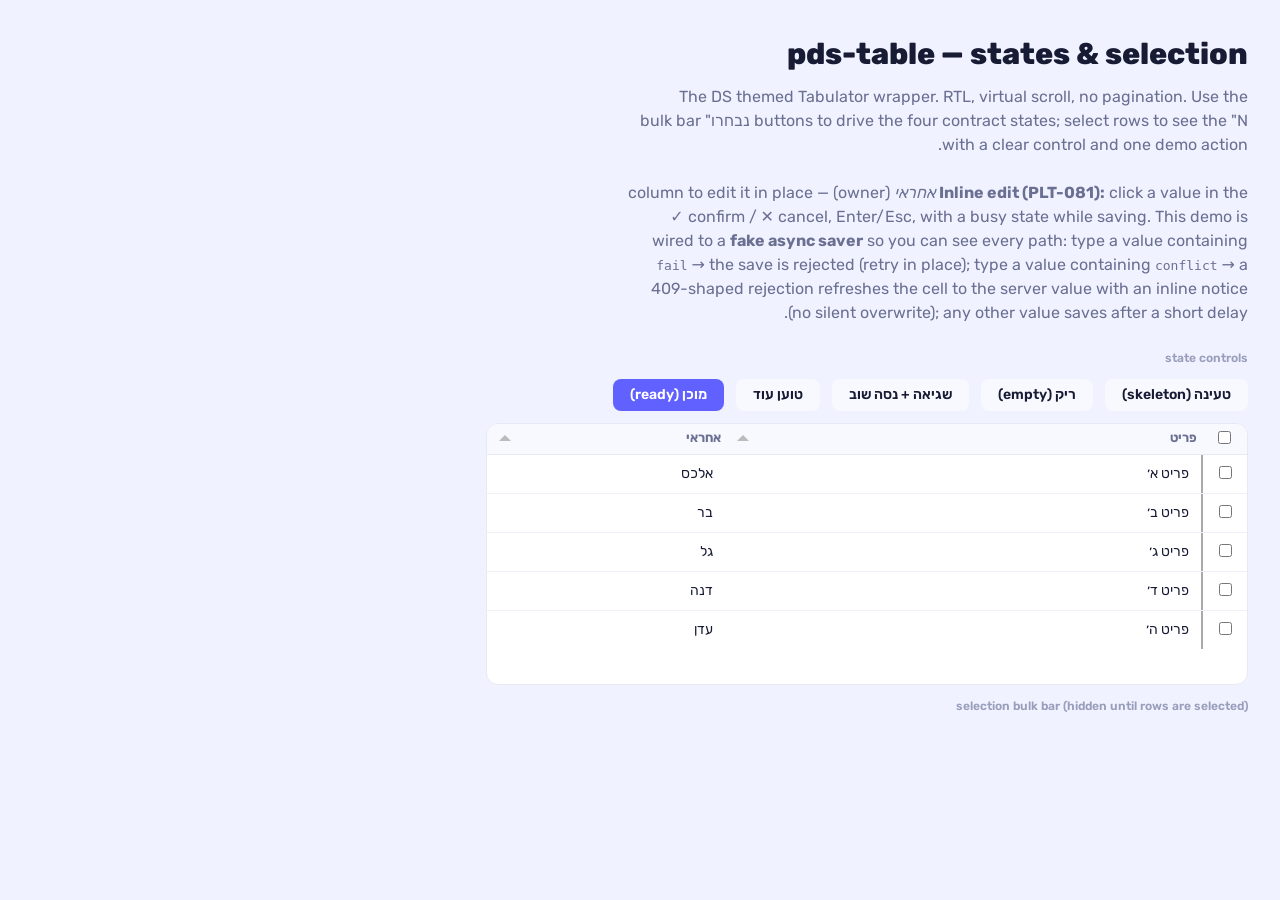
==== commit 8cc6e5ba: "feat(quick-260719-mi0): inline-edit CSS + editable-column demo (issue #9 / PLT-081) Append inline-ed" ====
--- a/docs/table.html
+++ b/docs/table.html
@@ -34,6 +34,14 @@
   <p class="lede">The DS themed Tabulator wrapper. RTL, virtual scroll, no
     pagination. Use the buttons to drive the four contract states; select rows to
     see the "N נבחרו" bulk bar with a clear control and one demo action.</p>
+  <p class="lede"><strong>Inline edit (PLT-081):</strong> click a value in the
+    <em>אחראי</em> (owner) column to edit it in place — ✓ confirm / ✕ cancel,
+    Enter/Esc, with a busy state while saving. This demo is wired to a
+    <strong>fake async saver</strong> so you can see every path: type a value
+    containing <code>fail</code> → the save is rejected (retry in place); type a
+    value containing <code>conflict</code> → a 409-shaped rejection refreshes the
+    cell to the server value with an inline notice (no silent overwrite); any
+    other value saves after a short delay.</p>
 
   <div class="demo-label">state controls</div>
   <div class="demo-row">
@@ -51,6 +59,8 @@
 
   <!-- Tabulator base JS (docs-only vendored copy, v6.3.1) -->
   <script src="vendor/tabulator/tabulator.min.js"></script>
+  <!-- DS inline field-editor (must load BEFORE pds-table.js so editable cells work) -->
+  <script src="../pealton_design_system/static/pds-field-editor.js"></script>
   <!-- DS table wrapper -->
   <script src="../pealton_design_system/static/pds-table.js"></script>
   <script>
@@ -73,10 +83,40 @@
         emptyText: "אין פריטים להצגה בתצוגה זו",
         errorText: "טעינת הנתונים נכשלה",
         retryText: "נסה שוב",
+        // The owner column is inline-editable via the SHARED field-editor grammar.
         columns: [
           { title: "פריט", field: "title", widthGrow: 2 },
-          { title: "אחראי", field: "owner", widthGrow: 1 }
+          {
+            title: "אחראי",
+            field: "owner",
+            widthGrow: 1,
+            editable: {
+              type: "text",
+              // per-field validation hook: owner must not be blank.
+              validate: function (value) {
+                return String(value).trim() ? true : "שדה חובה";
+              },
+              conflictText: "הערך עודכן במקום אחר — הוצג הערך העדכני, החל מחדש."
+            }
+          }
         ],
+        // wait-not-optimistic commit: the row updates ONLY after this promise
+        // resolves. A FAKE async saver demos all three paths (success/fail/409).
+        onFieldSave: function (ctx) {
+          return new Promise(function (resolve, reject) {
+            setTimeout(function () {
+              var v = String(ctx.value);
+              if (v.indexOf("fail") !== -1) {
+                reject(new Error("שמירה נכשלה (הדגמה)"));
+              } else if (v.indexOf("conflict") !== -1) {
+                // 409-shaped rejection: someone else wrote a newer value first.
+                reject({ conflict: true, current: ctx.previous + " (עודכן בשרת)" });
+              } else {
+                resolve();
+              }
+            }, 600);
+          });
+        },
         onSelectionChange: function (sel) {
           // The DS renders the "N נבחרו" count + we render OUR OWN action here:
           // a clear control and one demo consumer action button.
--- a/pealton_design_system/static/tabulator.css
+++ b/pealton_design_system/static/tabulator.css
@@ -258,3 +258,137 @@
   color: var(--pds-ink);
   margin-inline-end: var(--pds-sp-2);
 }
+
+/* -- inline field editor (PLT-081) ----------------------------------------
+ * The ONE inline-edit grammar (docs/TABLE-CONTRACT.md §Inline edit): a display
+ * value that opens an in-place editor with explicit ✓/✕, a wait-not-optimistic
+ * busy state, a validation message, and a 409-conflict notice. Tokens + logical
+ * properties only (RTL-safe); usable in a table cell AND standalone (the drawer).
+ * ------------------------------------------------------------------------- */
+.pds-field-editor {
+  display: inline-flex;
+  align-items: center;
+  gap: var(--pds-sp-2);
+  inline-size: 100%;
+}
+
+/* display: the value, clickable to edit. A subtle affordance appears on hover/focus. */
+.pds-field-editor__display {
+  appearance: none;
+  font: inherit;
+  color: inherit;
+  text-align: start;
+  inline-size: 100%;
+  padding-block: var(--pds-sp-1);
+  padding-inline: var(--pds-sp-2);
+  background: transparent;
+  border: 1px solid transparent;
+  border-radius: var(--pds-r-sm);
+  cursor: text;
+  transition: var(--pds-transition);
+}
+.pds-field-editor__display:hover,
+.pds-field-editor__display:focus-visible {
+  border-color: var(--pds-line);
+  background: var(--pds-panel-2);
+}
+
+/* the editing control (text / number / select) */
+.pds-field-editor__control {
+  font: inherit;
+  color: var(--pds-ink);
+  inline-size: 100%;
+  min-inline-size: 6ch;
+  padding-block: var(--pds-sp-1);
+  padding-inline: var(--pds-sp-2);
+  background: var(--pds-panel);
+  border: 1px solid var(--pds-primary);
+  border-radius: var(--pds-r-sm);
+  box-shadow: var(--pds-ring);
+}
+.pds-field-editor__control:disabled {
+  color: var(--pds-ink-faint);
+  background: var(--pds-panel-2);
+}
+
+/* ✓ / ✕ action buttons */
+.pds-field-editor__actions {
+  display: inline-flex;
+  gap: var(--pds-sp-1);
+  flex: none;
+}
+.pds-field-editor__confirm,
+.pds-field-editor__cancel {
+  appearance: none;
+  cursor: pointer;
+  inline-size: var(--pds-sp-5);
+  block-size: var(--pds-sp-5);
+  line-height: 1;
+  border-radius: var(--pds-r-sm);
+  border: 1px solid var(--pds-line);
+  background: var(--pds-panel);
+  color: var(--pds-ink-soft);
+  transition: var(--pds-transition);
+}
+.pds-field-editor__confirm {
+  border-color: var(--pds-success);
+  color: var(--pds-success);
+}
+.pds-field-editor__cancel {
+  border-color: var(--pds-line);
+  color: var(--pds-ink-soft);
+}
+.pds-field-editor__confirm:disabled,
+.pds-field-editor__cancel:disabled {
+  cursor: default;
+  color: var(--pds-ink-faint);
+  border-color: var(--pds-line-soft);
+}
+
+/* in-control busy spinner: the ✓ button spins while the save is in flight */
+.pds-field-editor__confirm.is-busy {
+  color: transparent;
+  position: relative;
+}
+.pds-field-editor__confirm.is-busy::after {
+  content: "";
+  position: absolute;
+  inset-block-start: 50%;
+  inset-inline-start: 50%;
+  inline-size: var(--pds-sp-3);
+  block-size: var(--pds-sp-3);
+  margin-block-start: calc(var(--pds-sp-3) / -2);
+  margin-inline-start: calc(var(--pds-sp-3) / -2);
+  border: 2px solid var(--pds-line);
+  border-block-start-color: var(--pds-primary);
+  border-radius: var(--pds-r-pill);
+  animation: pds-table-spin 0.7s linear infinite;
+}
+
+/* validation / error message under the control */
+.pds-field-editor__msg {
+  font-size: var(--pds-fs-1);
+  color: var(--pds-danger);
+}
+.pds-field-editor__msg[hidden] {
+  display: none;
+}
+
+/* 409-conflict notice shown in display mode after the row refreshes */
+.pds-field-editor__notice {
+  font-size: var(--pds-fs-1);
+  padding-block: var(--pds-sp-1);
+  padding-inline: var(--pds-sp-2);
+  border-radius: var(--pds-r-sm);
+}
+.pds-field-editor__notice--conflict {
+  color: var(--pds-warn);
+  background: var(--pds-danger-wash);
+}
+
+/* honour reduced-motion for the in-control spinner */
+@media (prefers-reduced-motion: reduce) {
+  .pds-field-editor__confirm.is-busy::after {
+    animation: none;
+  }
+}
